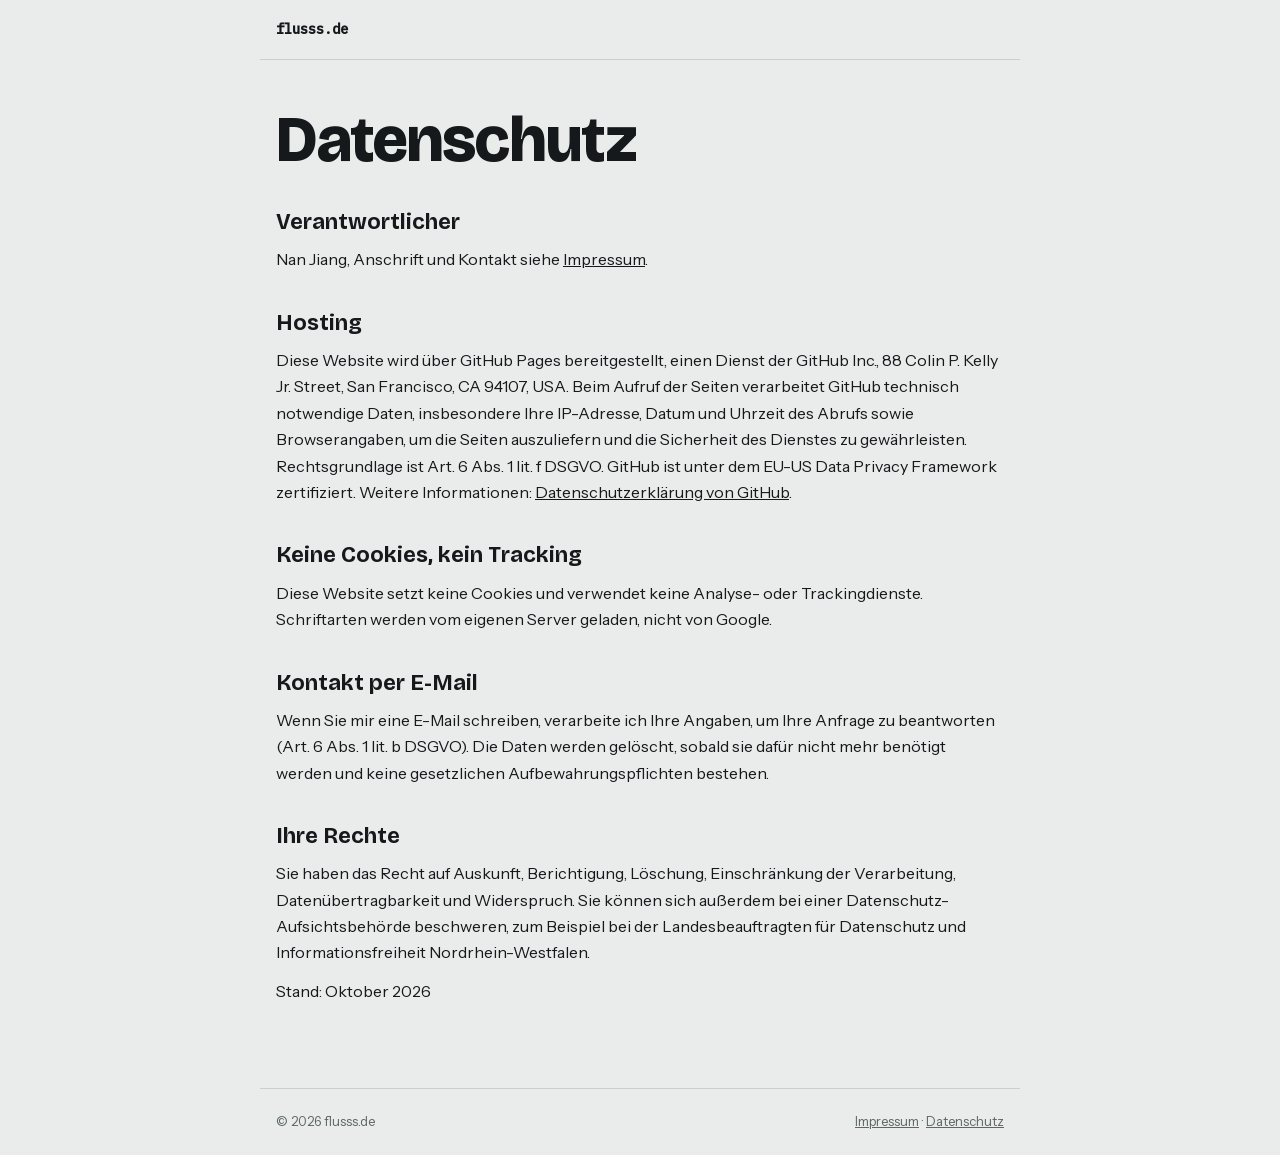
==== datenschutz/index.html @ 30caeb47 "Website flusss.de: Startseite, Messe, Foto, Impressum, Datenschutz Statische Seiten für GitHub Pages" ====
<!doctype html>
<html lang="de">
<head>
<meta charset="utf-8">
<meta name="viewport" content="width=device-width, initial-scale=1, viewport-fit=cover">
<title>Datenschutz – flusss.de</title>
<link rel="canonical" href="https://flusss.de/datenschutz/">
<link rel="icon" href="/favicon.svg" type="image/svg+xml">
<link rel="stylesheet" href="/fonts/fonts.css">
<style>body{margin:0} img{max-width:100%} [hidden]{display:none!important}</style>
</head>
<body>
<style>
:root {
  --bg: #e9ecea; --fg: #15191b; --muted: #5d6763; --line: #c9cfcc; --accent: #b5770f; --warn: #fbe7c2;
  --display: "Bricolage Grotesque", "Arial Narrow", system-ui, sans-serif;
  --body: "Instrument Sans", system-ui, -apple-system, "Segoe UI", sans-serif;
  --mono: "IBM Plex Mono", ui-monospace, "SFMono-Regular", Menlo, monospace;
}
@media (prefers-color-scheme: dark) {
  :root { --bg: #111415; --fg: #e6eae8; --muted: #8e9a96; --line: #2b3133; --accent: #e0a63c; --warn: #3a2e14; color-scheme: dark; }
}
* { box-sizing: border-box; }
body { background: var(--bg); color: var(--fg); font-family: var(--body); font-size: 16px; line-height: 1.65; }
.wrap { max-width: 760px; margin: 0 auto; padding-left: max(16px, env(safe-area-inset-left, 0px)); padding-right: max(16px, env(safe-area-inset-right, 0px)); }
a { color: inherit; }
header .wrap { padding-block: 18px; border-bottom: 1px solid var(--line); font-family: var(--mono); font-size: 14px; }
header a { text-decoration: none; }
main .wrap { padding-block: 48px 72px; }
h1 { font-family: var(--display); font-weight: 800; font-size: clamp(40px, 7vw, 64px); line-height: 1; letter-spacing: -.03em; margin: 0 0 28px; }
h2 { font-family: var(--display); font-size: 22px; margin: 32px 0 6px; }
p, address { margin: 0 0 12px; font-style: normal; }
.todo { background: var(--warn); padding: 0 4px; border-radius: 2px; }
footer .wrap { padding-block: 22px; border-top: 1px solid var(--line); font-size: 13px; color: var(--muted); display: flex; gap: 16px; flex-wrap: wrap; justify-content: space-between; }
footer a { color: var(--muted); }
</style>
<header><div class="wrap"><a href="/"><b>flusss.de</b></a></div></header>
<main><div class="wrap">
<h1>Datenschutz</h1>
<h2>Verantwortlicher</h2>
<p>Nan Jiang, Anschrift und Kontakt siehe <a href="/impressum/">Impressum</a>.</p>
<h2>Hosting</h2>
<p>Diese Website wird über GitHub Pages bereitgestellt, einen Dienst der GitHub Inc., 88 Colin P. Kelly Jr. Street, San Francisco, CA 94107, USA. Beim Aufruf der Seiten verarbeitet GitHub technisch notwendige Daten, insbesondere Ihre IP-Adresse, Datum und Uhrzeit des Abrufs sowie Browserangaben, um die Seiten auszuliefern und die Sicherheit des Dienstes zu gewährleisten. Rechtsgrundlage ist Art. 6 Abs. 1 lit. f DSGVO. GitHub ist unter dem EU-US Data Privacy Framework zertifiziert. Weitere Informationen: <a href="https://docs.github.com/de/site-policy/privacy-policies/github-general-privacy-statement">Datenschutzerklärung von GitHub</a>.</p>
<h2>Keine Cookies, kein Tracking</h2>
<p>Diese Website setzt keine Cookies und verwendet keine Analyse- oder Trackingdienste. Schriftarten werden vom eigenen Server geladen, nicht von Google.</p>
<h2>Kontakt per E-Mail</h2>
<p>Wenn Sie mir eine E-Mail schreiben, verarbeite ich Ihre Angaben, um Ihre Anfrage zu beantworten (Art. 6 Abs. 1 lit. b DSGVO). Die Daten werden gelöscht, sobald sie dafür nicht mehr benötigt werden und keine gesetzlichen Aufbewahrungspflichten bestehen.</p>
<h2>Ihre Rechte</h2>
<p>Sie haben das Recht auf Auskunft, Berichtigung, Löschung, Einschränkung der Verarbeitung, Datenübertragbarkeit und Widerspruch. Sie können sich außerdem bei einer Datenschutz-Aufsichtsbehörde beschweren, zum Beispiel bei der Landesbeauftragten für Datenschutz und Informationsfreiheit Nordrhein-Westfalen.</p>
<p>Stand: Oktober 2026</p>
</div></main>
<footer><div class="wrap"><span>© 2026 flusss.de</span><span><a href="/impressum/">Impressum</a> · <a href="/datenschutz/">Datenschutz</a></span></div></footer>
</body>
</html>
---- fonts/fonts.css ----
/* latin-ext */
@font-face {
  font-family: 'Bricolage Grotesque';
  font-style: normal;
  font-weight: 400;
  font-stretch: 100%;
  font-display: swap;
  src: url(/fonts/bricolage-grotesque-400-latin-ext.woff2) format('woff2');
  unicode-range: U+0100-02BA, U+02BD-02C5, U+02C7-02CC, U+02CE-02D7, U+02DD-02FF, U+0304, U+0308, U+0329, U+1D00-1DBF, U+1E00-1E9F, U+1EF2-1EFF, U+2020, U+20A0-20AB, U+20AD-20C4, U+2113, U+2C60-2C7F, U+A720-A7FF;
}
/* latin */
@font-face {
  font-family: 'Bricolage Grotesque';
  font-style: normal;
  font-weight: 400;
  font-stretch: 100%;
  font-display: swap;
  src: url(/fonts/bricolage-grotesque-400-latin.woff2) format('woff2');
  unicode-range: U+0000-00FF, U+0131, U+0152-0153, U+02BB-02BC, U+02C6, U+02DA, U+02DC, U+0304, U+0308, U+0329, U+2000-206F, U+20AC, U+2122, U+2191, U+2193, U+2212, U+2215, U+FEFF, U+FFFD;
}
/* latin-ext */
@font-face {
  font-family: 'Bricolage Grotesque';
  font-style: normal;
  font-weight: 700;
  font-stretch: 100%;
  font-display: swap;
  src: url(/fonts/bricolage-grotesque-400-latin-ext.woff2) format('woff2');
  unicode-range: U+0100-02BA, U+02BD-02C5, U+02C7-02CC, U+02CE-02D7, U+02DD-02FF, U+0304, U+0308, U+0329, U+1D00-1DBF, U+1E00-1E9F, U+1EF2-1EFF, U+2020, U+20A0-20AB, U+20AD-20C4, U+2113, U+2C60-2C7F, U+A720-A7FF;
}
/* latin */
@font-face {
  font-family: 'Bricolage Grotesque';
  font-style: normal;
  font-weight: 700;
  font-stretch: 100%;
  font-display: swap;
  src: url(/fonts/bricolage-grotesque-400-latin.woff2) format('woff2');
  unicode-range: U+0000-00FF, U+0131, U+0152-0153, U+02BB-02BC, U+02C6, U+02DA, U+02DC, U+0304, U+0308, U+0329, U+2000-206F, U+20AC, U+2122, U+2191, U+2193, U+2212, U+2215, U+FEFF, U+FFFD;
}
/* latin-ext */
@font-face {
  font-family: 'Bricolage Grotesque';
  font-style: normal;
  font-weight: 800;
  font-stretch: 100%;
  font-display: swap;
  src: url(/fonts/bricolage-grotesque-400-latin-ext.woff2) format('woff2');
  unicode-range: U+0100-02BA, U+02BD-02C5, U+02C7-02CC, U+02CE-02D7, U+02DD-02FF, U+0304, U+0308, U+0329, U+1D00-1DBF, U+1E00-1E9F, U+1EF2-1EFF, U+2020, U+20A0-20AB, U+20AD-20C4, U+2113, U+2C60-2C7F, U+A720-A7FF;
}
/* latin */
@font-face {
  font-family: 'Bricolage Grotesque';
  font-style: normal;
  font-weight: 800;
  font-stretch: 100%;
  font-display: swap;
  src: url(/fonts/bricolage-grotesque-400-latin.woff2) format('woff2');
  unicode-range: U+0000-00FF, U+0131, U+0152-0153, U+02BB-02BC, U+02C6, U+02DA, U+02DC, U+0304, U+0308, U+0329, U+2000-206F, U+20AC, U+2122, U+2191, U+2193, U+2212, U+2215, U+FEFF, U+FFFD;
}
/* latin-ext */
@font-face {
  font-family: 'IBM Plex Mono';
  font-style: normal;
  font-weight: 400;
  font-display: swap;
  src: url(/fonts/ibm-plex-mono-400-latin-ext.woff2) format('woff2');
  unicode-range: U+0100-02BA, U+02BD-02C5, U+02C7-02CC, U+02CE-02D7, U+02DD-02FF, U+0304, U+0308, U+0329, U+1D00-1DBF, U+1E00-1E9F, U+1EF2-1EFF, U+2020, U+20A0-20AB, U+20AD-20C4, U+2113, U+2C60-2C7F, U+A720-A7FF;
}
/* latin */
@font-face {
  font-family: 'IBM Plex Mono';
  font-style: normal;
  font-weight: 400;
  font-display: swap;
  src: url(/fonts/ibm-plex-mono-400-latin.woff2) format('woff2');
  unicode-range: U+0000-00FF, U+0131, U+0152-0153, U+02BB-02BC, U+02C6, U+02DA, U+02DC, U+0304, U+0308, U+0329, U+2000-206F, U+20AC, U+2122, U+2191, U+2193, U+2212, U+2215, U+FEFF, U+FFFD;
}
/* latin-ext */
@font-face {
  font-family: 'IBM Plex Mono';
  font-style: normal;
  font-weight: 500;
  font-display: swap;
  src: url(/fonts/ibm-plex-mono-500-latin-ext.woff2) format('woff2');
  unicode-range: U+0100-02BA, U+02BD-02C5, U+02C7-02CC, U+02CE-02D7, U+02DD-02FF, U+0304, U+0308, U+0329, U+1D00-1DBF, U+1E00-1E9F, U+1EF2-1EFF, U+2020, U+20A0-20AB, U+20AD-20C4, U+2113, U+2C60-2C7F, U+A720-A7FF;
}
/* latin */
@font-face {
  font-family: 'IBM Plex Mono';
  font-style: normal;
  font-weight: 500;
  font-display: swap;
  src: url(/fonts/ibm-plex-mono-500-latin.woff2) format('woff2');
  unicode-range: U+0000-00FF, U+0131, U+0152-0153, U+02BB-02BC, U+02C6, U+02DA, U+02DC, U+0304, U+0308, U+0329, U+2000-206F, U+20AC, U+2122, U+2191, U+2193, U+2212, U+2215, U+FEFF, U+FFFD;
}
/* latin-ext */
@font-face {
  font-family: 'Instrument Sans';
  font-style: normal;
  font-weight: 400;
  font-stretch: 100%;
  font-display: swap;
  src: url(/fonts/instrument-sans-400-latin-ext.woff2) format('woff2');
  unicode-range: U+0100-02BA, U+02BD-02C5, U+02C7-02CC, U+02CE-02D7, U+02DD-02FF, U+0304, U+0308, U+0329, U+1D00-1DBF, U+1E00-1E9F, U+1EF2-1EFF, U+2020, U+20A0-20AB, U+20AD-20C4, U+2113, U+2C60-2C7F, U+A720-A7FF;
}
/* latin */
@font-face {
  font-family: 'Instrument Sans';
  font-style: normal;
  font-weight: 400;
  font-stretch: 100%;
  font-display: swap;
  src: url(/fonts/instrument-sans-400-latin.woff2) format('woff2');
  unicode-range: U+0000-00FF, U+0131, U+0152-0153, U+02BB-02BC, U+02C6, U+02DA, U+02DC, U+0304, U+0308, U+0329, U+2000-206F, U+20AC, U+2122, U+2191, U+2193, U+2212, U+2215, U+FEFF, U+FFFD;
}
/* latin-ext */
@font-face {
  font-family: 'Instrument Sans';
  font-style: normal;
  font-weight: 500;
  font-stretch: 100%;
  font-display: swap;
  src: url(/fonts/instrument-sans-400-latin-ext.woff2) format('woff2');
  unicode-range: U+0100-02BA, U+02BD-02C5, U+02C7-02CC, U+02CE-02D7, U+02DD-02FF, U+0304, U+0308, U+0329, U+1D00-1DBF, U+1E00-1E9F, U+1EF2-1EFF, U+2020, U+20A0-20AB, U+20AD-20C4, U+2113, U+2C60-2C7F, U+A720-A7FF;
}
/* latin */
@font-face {
  font-family: 'Instrument Sans';
  font-style: normal;
  font-weight: 500;
  font-stretch: 100%;
  font-display: swap;
  src: url(/fonts/instrument-sans-400-latin.woff2) format('woff2');
  unicode-range: U+0000-00FF, U+0131, U+0152-0153, U+02BB-02BC, U+02C6, U+02DA, U+02DC, U+0304, U+0308, U+0329, U+2000-206F, U+20AC, U+2122, U+2191, U+2193, U+2212, U+2215, U+FEFF, U+FFFD;
}
/* latin-ext */
@font-face {
  font-family: 'Instrument Sans';
  font-style: normal;
  font-weight: 600;
  font-stretch: 100%;
  font-display: swap;
  src: url(/fonts/instrument-sans-400-latin-ext.woff2) format('woff2');
  unicode-range: U+0100-02BA, U+02BD-02C5, U+02C7-02CC, U+02CE-02D7, U+02DD-02FF, U+0304, U+0308, U+0329, U+1D00-1DBF, U+1E00-1E9F, U+1EF2-1EFF, U+2020, U+20A0-20AB, U+20AD-20C4, U+2113, U+2C60-2C7F, U+A720-A7FF;
}
/* latin */
@font-face {
  font-family: 'Instrument Sans';
  font-style: normal;
  font-weight: 600;
  font-stretch: 100%;
  font-display: swap;
  src: url(/fonts/instrument-sans-400-latin.woff2) format('woff2');
  unicode-range: U+0000-00FF, U+0131, U+0152-0153, U+02BB-02BC, U+02C6, U+02DA, U+02DC, U+0304, U+0308, U+0329, U+2000-206F, U+20AC, U+2122, U+2191, U+2193, U+2212, U+2215, U+FEFF, U+FFFD;
}
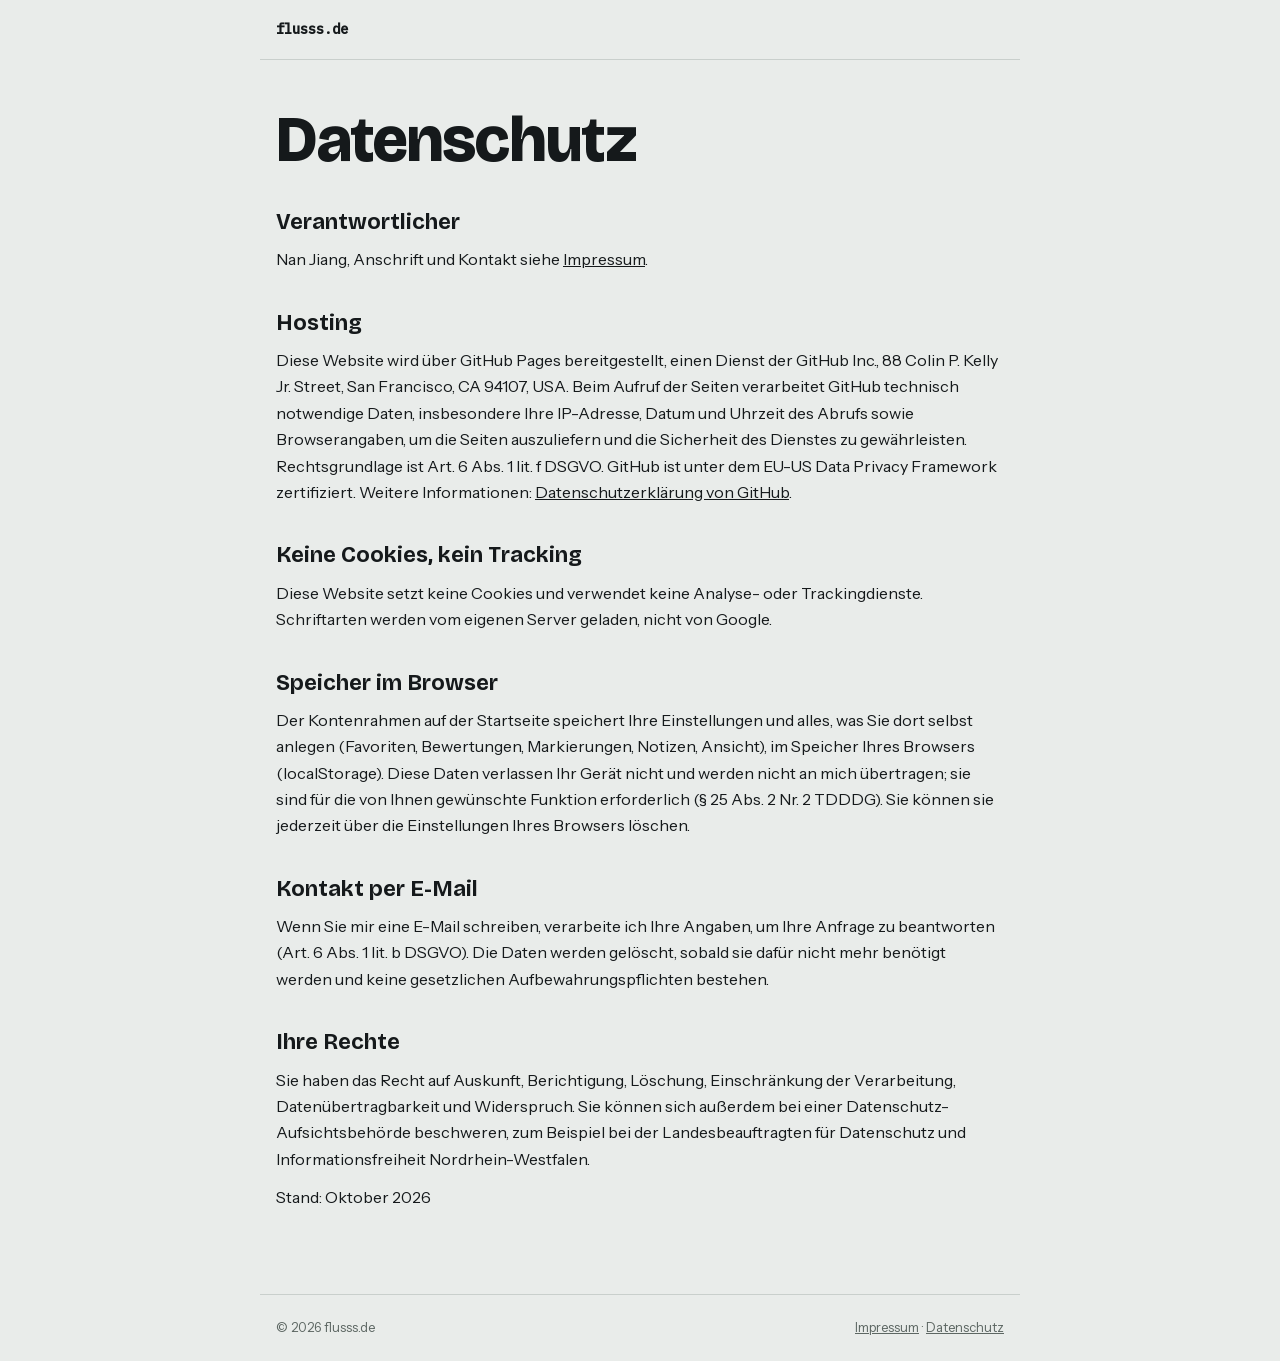
==== commit 53483afd: "Impressum vollständig, Kontakt auf /foto/, Links und Metadaten - Impressum: Anschrift eingetragen (w" ====
--- a/datenschutz/index.html
+++ b/datenschutz/index.html
@@ -6,13 +6,15 @@
 <title>Datenschutz – flusss.de</title>
 <link rel="canonical" href="https://flusss.de/datenschutz/">
 <link rel="icon" href="/favicon.svg" type="image/svg+xml">
+<link rel="icon" href="/favicon-32.png" type="image/png" sizes="32x32">
+<link rel="apple-touch-icon" href="/apple-touch-icon.png">
 <link rel="stylesheet" href="/fonts/fonts.css">
 <style>body{margin:0} img{max-width:100%} [hidden]{display:none!important}</style>
 </head>
 <body>
 <style>
 :root {
-  --bg: #e9ecea; --fg: #15191b; --muted: #5d6763; --line: #c9cfcc; --accent: #b5770f; --warn: #fbe7c2;
+  --bg: #e9ecea; --fg: #15191b; --muted: #5d6763; --line: #c9cfcc; --accent: #8a5a0b; --warn: #fbe7c2;
   --display: "Bricolage Grotesque", "Arial Narrow", system-ui, sans-serif;
   --body: "Instrument Sans", system-ui, -apple-system, "Segoe UI", sans-serif;
   --mono: "IBM Plex Mono", ui-monospace, "SFMono-Regular", Menlo, monospace;
@@ -43,6 +45,8 @@
 <p>Diese Website wird über GitHub Pages bereitgestellt, einen Dienst der GitHub Inc., 88 Colin P. Kelly Jr. Street, San Francisco, CA 94107, USA. Beim Aufruf der Seiten verarbeitet GitHub technisch notwendige Daten, insbesondere Ihre IP-Adresse, Datum und Uhrzeit des Abrufs sowie Browserangaben, um die Seiten auszuliefern und die Sicherheit des Dienstes zu gewährleisten. Rechtsgrundlage ist Art. 6 Abs. 1 lit. f DSGVO. GitHub ist unter dem EU-US Data Privacy Framework zertifiziert. Weitere Informationen: <a href="https://docs.github.com/de/site-policy/privacy-policies/github-general-privacy-statement">Datenschutzerklärung von GitHub</a>.</p>
 <h2>Keine Cookies, kein Tracking</h2>
 <p>Diese Website setzt keine Cookies und verwendet keine Analyse- oder Trackingdienste. Schriftarten werden vom eigenen Server geladen, nicht von Google.</p>
+<h2>Speicher im Browser</h2>
+<p>Der Kontenrahmen auf der Startseite speichert Ihre Einstellungen und alles, was Sie dort selbst anlegen (Favoriten, Bewertungen, Markierungen, Notizen, Ansicht), im Speicher Ihres Browsers (localStorage). Diese Daten verlassen Ihr Gerät nicht und werden nicht an mich übertragen; sie sind für die von Ihnen gewünschte Funktion erforderlich (§ 25 Abs. 2 Nr. 2 TDDDG). Sie können sie jederzeit über die Einstellungen Ihres Browsers löschen.</p>
 <h2>Kontakt per E-Mail</h2>
 <p>Wenn Sie mir eine E-Mail schreiben, verarbeite ich Ihre Angaben, um Ihre Anfrage zu beantworten (Art. 6 Abs. 1 lit. b DSGVO). Die Daten werden gelöscht, sobald sie dafür nicht mehr benötigt werden und keine gesetzlichen Aufbewahrungspflichten bestehen.</p>
 <h2>Ihre Rechte</h2>
